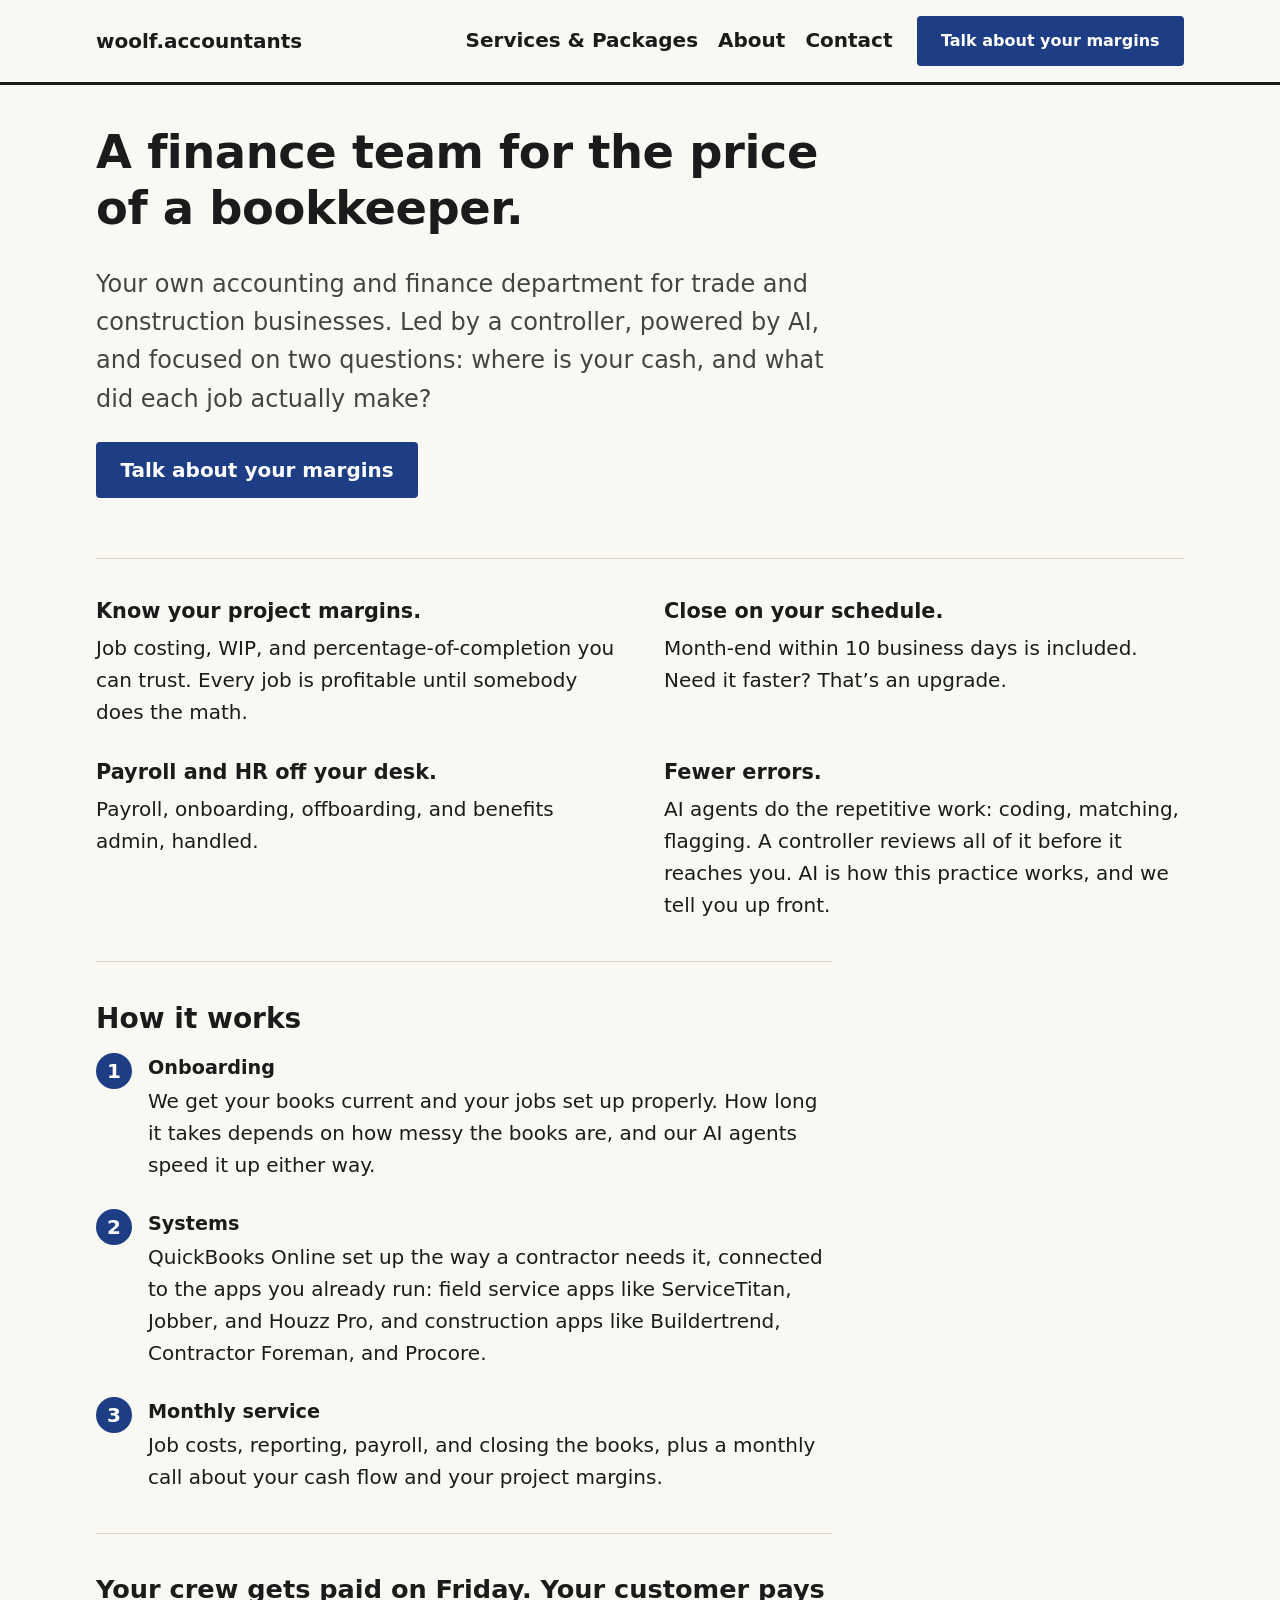
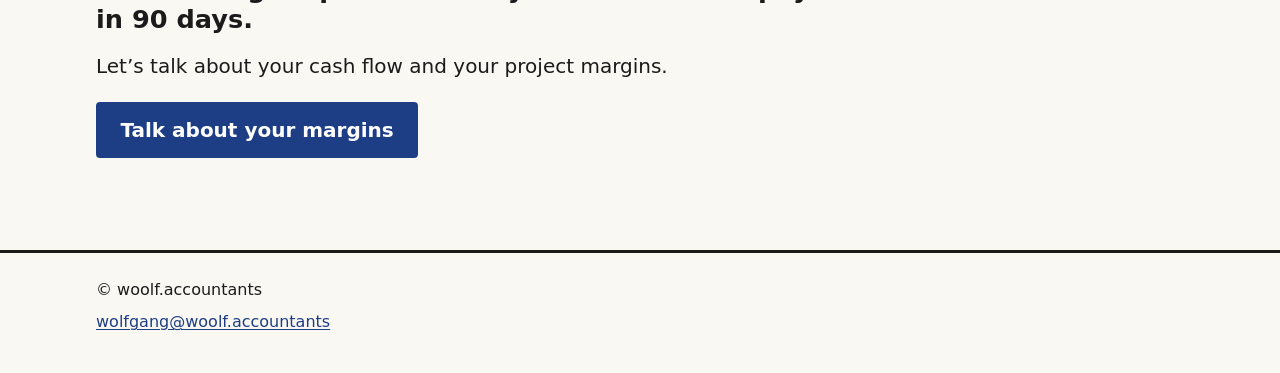
==== index.html @ 758ef549 "Initial site for woolf.accountants Static HTML pages (home, services, about, contact, 404), one styl" ====
<!doctype html>
<html lang="en">
<head>
  <meta charset="utf-8">
  <meta name="viewport" content="width=device-width, initial-scale=1">
  <title>woolf.accountants – a finance team for the price of a bookkeeper</title>
  <meta name="description" content="Your own accounting and finance department for trade and construction businesses. Led by a controller, powered by AI.">
  <link rel="canonical" href="https://woolf.accountants/">
  <meta property="og:type" content="website">
  <meta property="og:site_name" content="woolf.accountants">
  <meta property="og:title" content="woolf.accountants – a finance team for the price of a bookkeeper">
  <meta property="og:description" content="Your own accounting and finance department for trade and construction businesses. Led by a controller, powered by AI.">
  <meta property="og:url" content="https://woolf.accountants/">
  <meta property="og:locale" content="en_US">
  <link rel="icon" href="favicon.svg" type="image/svg+xml">
  <link rel="stylesheet" href="style.css">
</head>
<body>
  <a class="skip-link" href="#main">Skip to main content</a>
  <header class="site-header">
    <div class="wrap">
      <a class="site-name" href="index.html">woolf.accountants</a>
      <nav class="site-nav" aria-label="Main">
        <ul>
          <li><a href="services.html">Services &amp; Packages</a></li>
          <li><a href="about.html">About</a></li>
          <li><a href="contact.html">Contact</a></li>
        </ul>
      </nav>
      <a class="button" href="mailto:wolfgang@woolf.accountants?subject=Let%27s%20talk%20about%20my%20project%20margins">Talk about your margins</a>
    </div>
  </header>

  <main id="main" tabindex="-1">

    <div class="wrap">
      <section class="intro narrow">
        <h1>A finance team for the price of a bookkeeper.</h1>
        <p class="lead">Your own accounting and finance department for trade and construction businesses. Led by a controller, powered by AI, and focused on two questions: where is your cash, and what did each job actually make?</p>
        <p><a class="button" href="mailto:wolfgang@woolf.accountants?subject=Let%27s%20talk%20about%20my%20project%20margins">Talk about your margins</a></p>
      </section>

      <section aria-label="What you get">
        <ul class="points">
          <li>
            <h2>Know your project margins.</h2>
            <p>Job costing, WIP, and percentage-of-completion you can trust. Every job is profitable until somebody does the math.</p>
          </li>
          <li>
            <h2>Close on your schedule.</h2>
            <p>Month-end within 10 business days is included. Need it faster? That’s an upgrade.</p>
          </li>
          <li>
            <h2>Payroll and HR off your desk.</h2>
            <p>Payroll, onboarding, offboarding, and benefits admin, handled.</p>
          </li>
          <li>
            <h2>Fewer errors.</h2>
            <p>AI agents do the repetitive work: coding, matching, flagging. A controller reviews all of it before it reaches you. AI is how this practice works, and we tell you up front.</p>
          </li>
        </ul>
      </section>

      <section class="narrow" aria-labelledby="how">
        <h2 id="how">How it works</h2>
        <ol class="steps">
          <li>
            <h3>Onboarding</h3>
            <p>We get your books current and your jobs set up properly. How long it takes depends on how messy the books are, and our AI agents speed it up either way.</p>
          </li>
          <li>
            <h3>Systems</h3>
            <p>QuickBooks Online set up the way a contractor needs it, connected to the apps you already run: field service apps like ServiceTitan, Jobber, and Houzz Pro, and construction apps like Buildertrend, Contractor Foreman, and Procore.</p>
          </li>
          <li>
            <h3>Monthly service</h3>
            <p>Job costs, reporting, payroll, and closing the books, plus a monthly call about your cash flow and your project margins.</p>
          </li>
        </ol>
      </section>

      <section class="closing narrow" aria-labelledby="closing">
        <h2 id="closing">Your crew gets paid on Friday. Your customer pays in 90 days.</h2>
        <p>Let’s talk about your cash flow and your project margins.</p>
        <p><a class="button" href="mailto:wolfgang@woolf.accountants?subject=Let%27s%20talk%20about%20my%20project%20margins">Talk about your margins</a></p>
      </section>
    </div>
  </main>

  <footer class="site-footer">
    <div class="wrap">
      <p>&copy; woolf.accountants</p>
      <p><a href="mailto:wolfgang@woolf.accountants">wolfgang@woolf.accountants</a></p>
    </div>
  </footer>
</body>
</html>
---- style.css ----
/* woolf.accountants — one stylesheet for the whole site */

:root {
  --bg: #faf8f3;
  --ink: #1b1b1b;
  --muted: #444;
  --accent: #1d3d84;
  --accent-dark: #142c61;
  --line: #d9d4c7;
  --panel: #fff;
  --max: 46rem;
  --wide: 72rem;
}

*,
*::before,
*::after {
  box-sizing: border-box;
}

html {
  -webkit-text-size-adjust: 100%;
  text-size-adjust: 100%;
}

body {
  margin: 0;
  background: var(--bg);
  color: var(--ink);
  font-family: system-ui, -apple-system, "Segoe UI", Roboto, "Helvetica Neue", Arial, sans-serif;
  font-size: 1.125rem; /* 18px */
  line-height: 1.6;
}

@media (min-width: 48rem) {
  body {
    font-size: 1.25rem; /* 20px */
  }
}

h1,
h2,
h3 {
  line-height: 1.2;
  margin: 0 0 0.6em;
}

h1 {
  font-size: 2.1rem;
  letter-spacing: -0.01em;
}

h2 {
  font-size: 1.5rem;
  margin-top: 0;
}

h3 {
  font-size: 1.2rem;
}

@media (min-width: 48rem) {
  h1 {
    font-size: 2.9rem;
  }

  h2 {
    font-size: 1.75rem;
  }
}

p,
ul,
ol {
  margin: 0 0 1em;
}

a {
  color: var(--accent);
  text-decoration-thickness: 0.08em;
  text-underline-offset: 0.15em;
}

a:hover {
  color: var(--accent-dark);
}

:focus-visible {
  outline: 3px solid var(--accent);
  outline-offset: 3px;
}

/* Skip link */

.skip-link {
  position: absolute;
  left: 1rem;
  top: -10rem;
  z-index: 10;
  background: var(--ink);
  color: #fff;
  padding: 0.6rem 1rem;
  font-weight: 700;
}

.skip-link:focus {
  top: 1rem;
  color: #fff;
}

/* Layout */

.wrap {
  width: 100%;
  max-width: var(--wide);
  margin: 0 auto;
  padding: 0 1rem;
}

@media (min-width: 48rem) {
  .wrap {
    padding: 0 2rem;
  }
}

.narrow {
  max-width: var(--max);
}

section {
  padding: 2.5rem 0;
  border-top: 1px solid var(--line);
}

section:first-child {
  border-top: 0;
}

/* Header */

.site-header {
  border-bottom: 3px solid var(--ink);
  background: var(--bg);
}

.site-header .wrap {
  display: flex;
  flex-wrap: wrap;
  align-items: center;
  gap: 0.75rem 1.5rem;
  padding-top: 1rem;
  padding-bottom: 1rem;
}

.site-name {
  font-weight: 800;
  font-size: 1.25rem;
  color: var(--ink);
  text-decoration: none;
  margin-right: auto;
}

.site-name:hover {
  color: var(--accent);
}

.site-nav ul {
  list-style: none;
  margin: 0;
  padding: 0;
  display: flex;
  flex-wrap: wrap;
  gap: 0.25rem 1.25rem;
}

.site-nav a {
  display: inline-block;
  padding: 0.35rem 0;
  font-weight: 600;
  color: var(--ink);
  text-decoration: none;
  border-bottom: 2px solid transparent;
}

.site-nav a:hover,
.site-nav a[aria-current="page"] {
  color: var(--accent);
  border-bottom-color: var(--accent);
}

.site-header .button {
  font-size: 1rem;
}

@media (max-width: 47.99rem) {
  .site-header .wrap {
    flex-direction: column;
    align-items: flex-start;
  }

  .site-header .button {
    width: 100%;
  }
}

/* Buttons */

.button {
  display: inline-block;
  background: var(--accent);
  color: #fff;
  font-weight: 700;
  text-decoration: none;
  text-align: center;
  padding: 0.8rem 1.4rem;
  border: 2px solid var(--accent);
  border-radius: 4px;
  line-height: 1.3;
}

.button:hover {
  background: var(--accent-dark);
  border-color: var(--accent-dark);
  color: #fff;
}

.button:focus-visible {
  outline-color: var(--ink);
}

/* Main content */

main {
  padding-bottom: 2rem;
}

.intro {
  padding-top: 2.5rem;
}

.lead {
  font-size: 1.2em;
  color: var(--muted);
}

.points,
.steps {
  margin: 0;
  padding: 0;
  list-style: none;
  display: grid;
  gap: 1.75rem;
}

@media (min-width: 48rem) {
  .points {
    grid-template-columns: 1fr 1fr;
    gap: 2rem 3rem;
  }
}

.points h2 {
  font-size: 1.3rem;
  margin-bottom: 0.4em;
}

.points p {
  margin: 0;
}

.steps {
  counter-reset: step;
}

.steps li {
  counter-increment: step;
  position: relative;
  padding-left: 3.25rem;
}

.steps li::before {
  content: counter(step);
  position: absolute;
  left: 0;
  top: 0;
  width: 2.25rem;
  height: 2.25rem;
  border-radius: 50%;
  background: var(--accent);
  color: #fff;
  font-weight: 800;
  display: flex;
  align-items: center;
  justify-content: center;
}

.steps h3 {
  margin-bottom: 0.3em;
  padding-top: 0.2rem;
}

.steps p {
  margin: 0;
}

.closing h2 {
  font-size: 1.6rem;
}

/* Quote */

blockquote {
  margin: 1.5rem 0 0;
  padding: 0.5rem 0 0.5rem 1.25rem;
  border-left: 5px solid var(--accent);
  font-size: 1.25em;
  font-style: italic;
}

blockquote p {
  margin: 0;
}

/* Package cards */

.packages {
  display: grid;
  gap: 1.5rem;
}

@media (min-width: 60rem) {
  .packages {
    grid-template-columns: repeat(3, 1fr);
    align-items: start;
  }
}

.card {
  background: var(--panel);
  border: 2px solid var(--ink);
  border-radius: 4px;
  padding: 1.5rem 1.25rem;
}

.card h2 {
  font-size: 1.4rem;
  margin-bottom: 0.25em;
}

.price {
  font-size: 1.5rem;
  font-weight: 800;
  color: var(--accent);
  margin-bottom: 0.25em;
}

.price-note {
  font-weight: 600;
  margin-bottom: 0.75em;
}

.includes {
  font-weight: 700;
  margin-bottom: 0.5em;
}

.card ul {
  padding-left: 1.25rem;
  margin: 0;
}

.card li + li {
  margin-top: 0.5em;
}

.plain-list {
  padding-left: 1.25rem;
}

.plain-list li + li {
  margin-top: 0.5em;
}

/* Table */

table {
  width: 100%;
  border-collapse: collapse;
  background: var(--panel);
  border: 2px solid var(--ink);
  margin-bottom: 1rem;
}

th,
td {
  text-align: left;
  vertical-align: top;
  padding: 0.75rem;
  border-bottom: 1px solid var(--line);
}

thead th {
  background: var(--ink);
  color: #fff;
}

tbody th {
  font-weight: 700;
  width: 45%;
}

.small {
  font-size: 0.95em;
  color: var(--muted);
}

/* Callouts */

.callouts {
  display: grid;
  gap: 1.25rem;
  margin-bottom: 2rem;
}

@media (min-width: 48rem) {
  .callouts {
    grid-template-columns: 1fr 1fr;
  }
}

.callout {
  background: var(--panel);
  border-left: 6px solid var(--accent);
  padding: 1.25rem;
}

.callout p:last-child {
  margin-bottom: 0;
}

/* Contact */

.email-big {
  display: inline-block;
  font-size: 1.35rem;
  font-weight: 800;
  word-break: break-all;
  margin-bottom: 1.5rem;
}

@media (min-width: 48rem) {
  .email-big {
    font-size: 2rem;
  }
}

/* Footer */

.site-footer {
  border-top: 3px solid var(--ink);
  padding: 1.5rem 0 2rem;
  font-size: 1rem;
}

.site-footer p {
  margin: 0 0 0.4em;
}
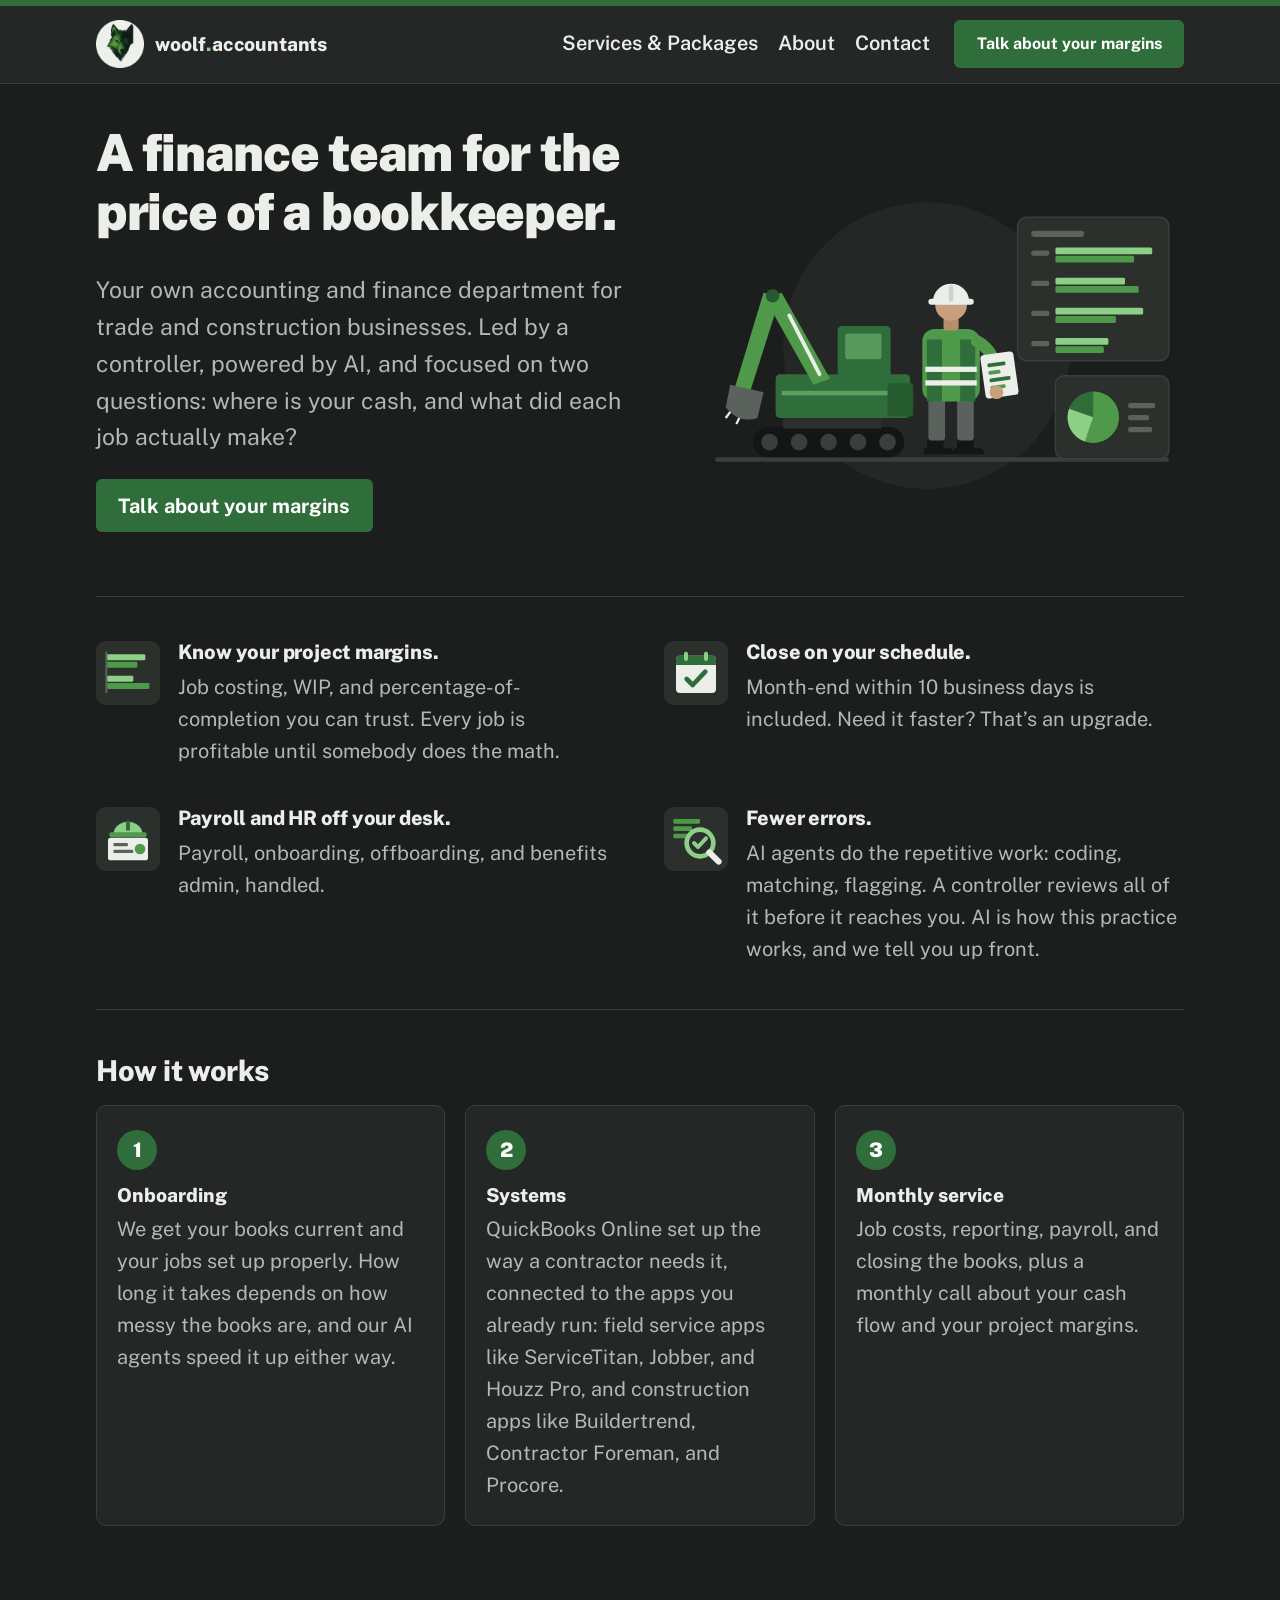
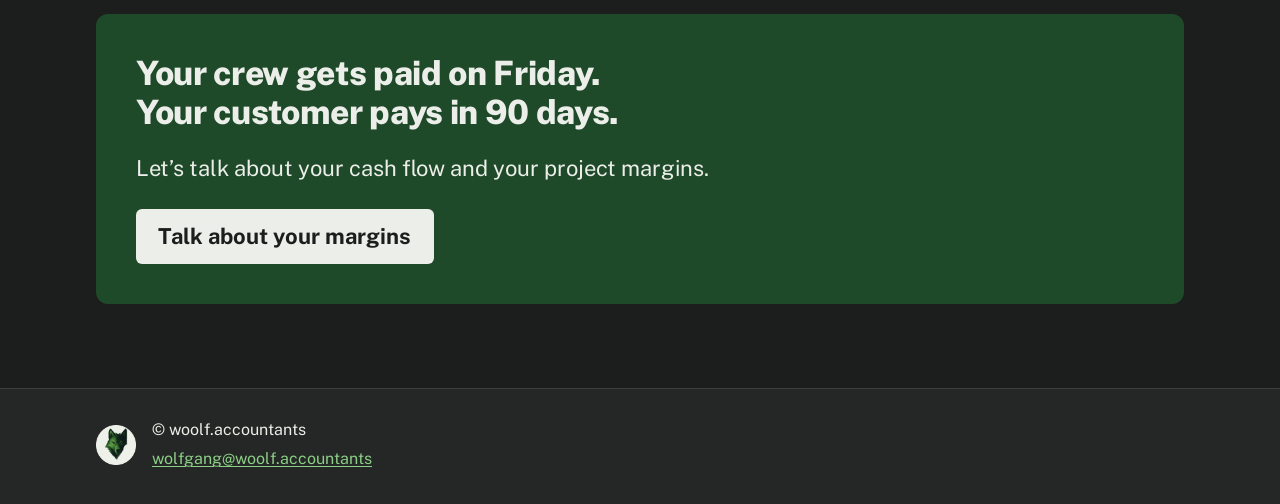
==== commit cd3b7960: "Redesign: dark theme, wolf logo, trades illustrations Dark grey background with forest green brand c" ====
--- a/index.html
+++ b/index.html
@@ -12,14 +12,23 @@
   <meta property="og:description" content="Your own accounting and finance department for trade and construction businesses. Led by a controller, powered by AI.">
   <meta property="og:url" content="https://woolf.accountants/">
   <meta property="og:locale" content="en_US">
-  <link rel="icon" href="favicon.svg" type="image/svg+xml">
+  <meta property="og:image" content="https://woolf.accountants/assets/img/og-image.png">
+  <meta property="og:image:width" content="1200">
+  <meta property="og:image:height" content="630">
+  <meta property="og:image:alt" content="woolf.accountants: A finance team for the price of a bookkeeper.">
+  <meta name="twitter:card" content="summary_large_image">
+  <meta name="theme-color" content="#1c1e1d">
+  <link rel="icon" href="assets/img/favicon-32.png" sizes="32x32" type="image/png">
+  <link rel="icon" href="assets/img/favicon-48.png" sizes="48x48" type="image/png">
+  <link rel="apple-touch-icon" href="assets/img/apple-touch-icon.png">
+  <link rel="preload" href="assets/fonts/public-sans-latin-wght-normal.woff2" as="font" type="font/woff2" crossorigin>
   <link rel="stylesheet" href="style.css">
 </head>
 <body>
   <a class="skip-link" href="#main">Skip to main content</a>
   <header class="site-header">
     <div class="wrap">
-      <a class="site-name" href="index.html">woolf.accountants</a>
+      <a class="site-name" href="index.html"><img src="assets/img/wolf-badge.png" alt="" width="48" height="48"><span>woolf<span class="dot">.</span>accountants</span></a>
       <nav class="site-nav" aria-label="Main">
         <ul>
           <li><a href="services.html">Services &amp; Packages</a></li>
@@ -34,34 +43,51 @@
   <main id="main" tabindex="-1">
 
     <div class="wrap">
-      <section class="intro narrow">
-        <h1>A finance team for the price of a bookkeeper.</h1>
-        <p class="lead">Your own accounting and finance department for trade and construction businesses. Led by a controller, powered by AI, and focused on two questions: where is your cash, and what did each job actually make?</p>
-        <p><a class="button" href="mailto:wolfgang@woolf.accountants?subject=Let%27s%20talk%20about%20my%20project%20margins">Talk about your margins</a></p>
+      <section class="intro">
+        <div>
+          <h1>A finance team for the price of a bookkeeper.</h1>
+          <p class="lead">Your own accounting and finance department for trade and construction businesses. Led by a controller, powered by AI, and focused on two questions: where is your cash, and what did each job actually make?</p>
+          <p><a class="button" href="mailto:wolfgang@woolf.accountants?subject=Let%27s%20talk%20about%20my%20project%20margins">Talk about your margins</a></p>
+        </div>
+        <div class="intro-art">
+          <img src="assets/img/hero.svg" alt="" width="640" height="440">
+        </div>
       </section>
 
       <section aria-label="What you get">
         <ul class="points">
           <li>
-            <h2>Know your project margins.</h2>
-            <p>Job costing, WIP, and percentage-of-completion you can trust. Every job is profitable until somebody does the math.</p>
+            <img src="assets/img/icon-margins.svg" alt="" width="64" height="64">
+            <div>
+              <h2>Know your project margins.</h2>
+              <p>Job costing, WIP, and percentage-of-completion you can trust. Every job is profitable until somebody does the math.</p>
+            </div>
           </li>
           <li>
-            <h2>Close on your schedule.</h2>
-            <p>Month-end within 10 business days is included. Need it faster? That’s an upgrade.</p>
+            <img src="assets/img/icon-close.svg" alt="" width="64" height="64">
+            <div>
+              <h2>Close on your schedule.</h2>
+              <p>Month-end within 10 business days is included. Need it faster? That’s an upgrade.</p>
+            </div>
           </li>
           <li>
-            <h2>Payroll and HR off your desk.</h2>
-            <p>Payroll, onboarding, offboarding, and benefits admin, handled.</p>
+            <img src="assets/img/icon-payroll.svg" alt="" width="64" height="64">
+            <div>
+              <h2>Payroll and HR off your desk.</h2>
+              <p>Payroll, onboarding, offboarding, and benefits admin, handled.</p>
+            </div>
           </li>
           <li>
-            <h2>Fewer errors.</h2>
-            <p>AI agents do the repetitive work: coding, matching, flagging. A controller reviews all of it before it reaches you. AI is how this practice works, and we tell you up front.</p>
+            <img src="assets/img/icon-check.svg" alt="" width="64" height="64">
+            <div>
+              <h2>Fewer errors.</h2>
+              <p>AI agents do the repetitive work: coding, matching, flagging. A controller reviews all of it before it reaches you. AI is how this practice works, and we tell you up front.</p>
+            </div>
           </li>
         </ul>
       </section>
 
-      <section class="narrow" aria-labelledby="how">
+      <section aria-labelledby="how">
         <h2 id="how">How it works</h2>
         <ol class="steps">
           <li>
@@ -79,18 +105,23 @@
         </ol>
       </section>
 
-      <section class="closing narrow" aria-labelledby="closing">
-        <h2 id="closing">Your crew gets paid on Friday. Your customer pays in 90 days.</h2>
-        <p>Let’s talk about your cash flow and your project margins.</p>
-        <p><a class="button" href="mailto:wolfgang@woolf.accountants?subject=Let%27s%20talk%20about%20my%20project%20margins">Talk about your margins</a></p>
+      <section class="closing" aria-labelledby="closing">
+        <div class="panel">
+          <h2 id="closing">Your crew gets paid on Friday. Your customer pays in 90 days.</h2>
+          <p>Let’s talk about your cash flow and your project margins.</p>
+          <p><a class="button button-light" href="mailto:wolfgang@woolf.accountants?subject=Let%27s%20talk%20about%20my%20project%20margins">Talk about your margins</a></p>
+        </div>
       </section>
     </div>
   </main>
 
   <footer class="site-footer">
     <div class="wrap">
-      <p>&copy; woolf.accountants</p>
-      <p><a href="mailto:wolfgang@woolf.accountants">wolfgang@woolf.accountants</a></p>
+      <img src="assets/img/wolf-badge.png" alt="" width="40" height="40" loading="lazy">
+      <div class="footer-text">
+        <p>&copy; woolf.accountants</p>
+        <p><a href="mailto:wolfgang@woolf.accountants">wolfgang@woolf.accountants</a></p>
+      </div>
     </div>
   </footer>
 </body>
--- a/style.css
+++ b/style.css
@@ -1,13 +1,35 @@
 /* woolf.accountants — one stylesheet for the whole site */
 
+@font-face {
+  font-family: "Public Sans";
+  src: url("assets/fonts/public-sans-latin-wght-normal.woff2") format("woff2");
+  font-weight: 100 900;
+  font-style: normal;
+  font-display: swap;
+}
+
+@font-face {
+  font-family: "Public Sans";
+  src: url("assets/fonts/public-sans-latin-wght-italic.woff2") format("woff2");
+  font-weight: 100 900;
+  font-style: italic;
+  font-display: swap;
+}
+
 :root {
-  --bg: #faf8f3;
-  --ink: #1b1b1b;
-  --muted: #444;
-  --accent: #1d3d84;
-  --accent-dark: #142c61;
-  --line: #d9d4c7;
-  --panel: #fff;
+  color-scheme: dark;
+  --bg: #1c1e1d;
+  --surface: #242725;
+  --surface-2: #2c302d;
+  --line: #3a3f3b;
+  --text: #eceee9;
+  --muted: #b3b9b2;
+  --green: #2f6e3a;
+  --green-hover: #387f44;
+  --green-deep: #1f4a29;
+  --green-mid: #4f9a4a;
+  --green-light: #8ccf86;
+  --font: "Public Sans", system-ui, -apple-system, "Segoe UI", Roboto, Arial, sans-serif;
   --max: 46rem;
   --wide: 72rem;
 }
@@ -26,8 +48,8 @@
 body {
   margin: 0;
   background: var(--bg);
-  color: var(--ink);
-  font-family: system-ui, -apple-system, "Segoe UI", Roboto, "Helvetica Neue", Arial, sans-serif;
+  color: var(--text);
+  font-family: var(--font);
   font-size: 1.125rem; /* 18px */
   line-height: 1.6;
 }
@@ -36,36 +58,45 @@
   body {
     font-size: 1.25rem; /* 20px */
   }
+}
+
+img {
+  max-width: 100%;
+  height: auto;
 }
 
 h1,
 h2,
 h3 {
-  line-height: 1.2;
+  line-height: 1.15;
   margin: 0 0 0.6em;
+  text-wrap: balance;
 }
 
 h1 {
-  font-size: 2.1rem;
-  letter-spacing: -0.01em;
+  font-size: 2.2rem;
+  font-weight: 900;
+  letter-spacing: -0.025em;
 }
 
 h2 {
   font-size: 1.5rem;
-  margin-top: 0;
+  font-weight: 800;
+  letter-spacing: -0.01em;
 }
 
 h3 {
   font-size: 1.2rem;
+  font-weight: 800;
 }
 
 @media (min-width: 48rem) {
   h1 {
-    font-size: 2.9rem;
+    font-size: 3.2rem;
   }
 
   h2 {
-    font-size: 1.75rem;
+    font-size: 1.8rem;
   }
 }
 
@@ -76,17 +107,17 @@
 }
 
 a {
-  color: var(--accent);
+  color: var(--green-light);
   text-decoration-thickness: 0.08em;
   text-underline-offset: 0.15em;
 }
 
 a:hover {
-  color: var(--accent-dark);
+  color: #b5e3b0;
 }
 
 :focus-visible {
-  outline: 3px solid var(--accent);
+  outline: 3px solid var(--green-light);
   outline-offset: 3px;
 }
 
@@ -97,15 +128,15 @@
   left: 1rem;
   top: -10rem;
   z-index: 10;
-  background: var(--ink);
-  color: #fff;
+  background: var(--text);
+  color: var(--bg);
   padding: 0.6rem 1rem;
   font-weight: 700;
 }
 
 .skip-link:focus {
   top: 1rem;
-  color: #fff;
+  color: var(--bg);
 }
 
 /* Layout */
@@ -128,7 +159,7 @@
 }
 
 section {
-  padding: 2.5rem 0;
+  padding: 2.75rem 0;
   border-top: 1px solid var(--line);
 }
 
@@ -139,8 +170,9 @@
 /* Header */
 
 .site-header {
-  border-bottom: 3px solid var(--ink);
-  background: var(--bg);
+  background: var(--surface);
+  border-top: 6px solid var(--green);
+  border-bottom: 1px solid var(--line);
 }
 
 .site-header .wrap {
@@ -148,20 +180,34 @@
   flex-wrap: wrap;
   align-items: center;
   gap: 0.75rem 1.5rem;
-  padding-top: 1rem;
-  padding-bottom: 1rem;
+  padding-top: 0.9rem;
+  padding-bottom: 0.9rem;
 }
 
 .site-name {
+  display: inline-flex;
+  align-items: center;
+  gap: 0.7rem;
   font-weight: 800;
-  font-size: 1.25rem;
-  color: var(--ink);
+  font-size: 1.2rem;
+  letter-spacing: -0.01em;
+  color: var(--text);
   text-decoration: none;
   margin-right: auto;
 }
 
+.site-name img {
+  width: 48px;
+  height: 48px;
+  flex: none;
+}
+
 .site-name:hover {
-  color: var(--accent);
+  color: var(--text);
+}
+
+.dot {
+  color: var(--green-light);
 }
 
 .site-nav ul {
@@ -177,15 +223,15 @@
   display: inline-block;
   padding: 0.35rem 0;
   font-weight: 600;
-  color: var(--ink);
+  color: var(--text);
   text-decoration: none;
-  border-bottom: 2px solid transparent;
+  border-bottom: 3px solid transparent;
 }
 
 .site-nav a:hover,
 .site-nav a[aria-current="page"] {
-  color: var(--accent);
-  border-bottom-color: var(--accent);
+  color: var(--green-light);
+  border-bottom-color: var(--green-light);
 }
 
 .site-header .button {
@@ -207,114 +253,211 @@
 
 .button {
   display: inline-block;
-  background: var(--accent);
+  background: var(--green);
   color: #fff;
   font-weight: 700;
   text-decoration: none;
   text-align: center;
-  padding: 0.8rem 1.4rem;
-  border: 2px solid var(--accent);
-  border-radius: 4px;
+  padding: 0.85rem 1.4rem;
+  border-radius: 6px;
   line-height: 1.3;
 }
 
 .button:hover {
-  background: var(--accent-dark);
-  border-color: var(--accent-dark);
+  background: var(--green-hover);
   color: #fff;
 }
 
-.button:focus-visible {
-  outline-color: var(--ink);
+.button-light {
+  background: var(--text);
+  color: var(--bg);
+}
+
+.button-light:hover {
+  background: #fff;
+  color: var(--bg);
 }
 
 /* Main content */
 
 main {
-  padding-bottom: 2rem;
-}
+  padding-bottom: 2.5rem;
+}
+
+main:focus {
+  outline: none;
+}
+
+.lead {
+  font-size: 1.15em;
+  color: var(--muted);
+}
+
+/* Intro with an illustration beside it */
 
 .intro {
+  display: grid;
+  gap: 2rem;
+  align-items: center;
   padding-top: 2.5rem;
 }
 
-.lead {
-  font-size: 1.2em;
-  color: var(--muted);
-}
-
-.points,
-.steps {
+.intro > * {
+  min-width: 0;
+}
+
+.intro-art img {
+  display: block;
+  width: 100%;
+  max-width: 34rem;
+  margin: 0 auto;
+}
+
+@media (min-width: 60rem) {
+  .intro {
+    grid-template-columns: 1.15fr 1fr;
+    gap: 3rem;
+  }
+}
+
+/* Four points */
+
+.points {
   margin: 0;
   padding: 0;
   list-style: none;
   display: grid;
-  gap: 1.75rem;
+  gap: 2rem;
 }
 
 @media (min-width: 48rem) {
   .points {
     grid-template-columns: 1fr 1fr;
-    gap: 2rem 3rem;
-  }
+    gap: 2.5rem 3rem;
+  }
+}
+
+.points li {
+  display: grid;
+  grid-template-columns: 4rem 1fr;
+  gap: 1.1rem;
+  align-items: start;
+}
+
+.points li > * {
+  min-width: 0;
+}
+
+.points img {
+  width: 4rem;
+  height: 4rem;
 }
 
 .points h2 {
-  font-size: 1.3rem;
-  margin-bottom: 0.4em;
+  font-size: 1.25rem;
+  margin-bottom: 0.35em;
 }
 
 .points p {
   margin: 0;
-}
+  color: var(--muted);
+}
+
+/* Numbered steps */
 
 .steps {
+  margin: 0;
+  padding: 0;
+  list-style: none;
+  display: grid;
+  gap: 1.25rem;
   counter-reset: step;
+}
+
+@media (min-width: 60rem) {
+  .steps {
+    grid-template-columns: repeat(3, 1fr);
+  }
 }
 
 .steps li {
   counter-increment: step;
-  position: relative;
-  padding-left: 3.25rem;
+  background: var(--surface);
+  border: 1px solid var(--line);
+  border-radius: 10px;
+  padding: 1.5rem 1.25rem;
+  min-width: 0;
 }
 
 .steps li::before {
   content: counter(step);
-  position: absolute;
-  left: 0;
-  top: 0;
-  width: 2.25rem;
-  height: 2.25rem;
-  border-radius: 50%;
-  background: var(--accent);
-  color: #fff;
-  font-weight: 800;
   display: flex;
   align-items: center;
   justify-content: center;
+  width: 2.5rem;
+  height: 2.5rem;
+  border-radius: 50%;
+  background: var(--green);
+  color: #fff;
+  font-weight: 900;
+  margin-bottom: 0.9rem;
 }
 
 .steps h3 {
-  margin-bottom: 0.3em;
-  padding-top: 0.2rem;
+  margin-bottom: 0.35em;
 }
 
 .steps p {
   margin: 0;
-}
-
-.closing h2 {
+  color: var(--muted);
+}
+
+/* Closing panel */
+
+.panel {
+  background: var(--green-deep);
+  border-radius: 12px;
+  padding: 2rem 1.5rem;
+}
+
+@media (min-width: 48rem) {
+  .panel {
+    padding: 2.5rem 2.5rem;
+  }
+}
+
+.panel h2 {
   font-size: 1.6rem;
+  max-width: 24ch;
+}
+
+@media (min-width: 48rem) {
+  .panel h2 {
+    font-size: 2.1rem;
+  }
+}
+
+.panel p {
+  font-size: 1.1em;
+}
+
+.panel p:last-child {
+  margin-bottom: 0;
+}
+
+.closing {
+  border-top: 0;
 }
 
 /* Quote */
 
 blockquote {
   margin: 1.5rem 0 0;
-  padding: 0.5rem 0 0.5rem 1.25rem;
-  border-left: 5px solid var(--accent);
+  padding: 0.25rem 0 0.25rem 1.25rem;
+  border-left: 5px solid var(--green-mid);
   font-size: 1.25em;
   font-style: italic;
+  font-weight: 600;
 }
 
 blockquote p {
@@ -336,26 +479,29 @@
 }
 
 .card {
-  background: var(--panel);
-  border: 2px solid var(--ink);
-  border-radius: 4px;
+  background: var(--surface);
+  border: 1px solid var(--line);
+  border-top: 6px solid var(--green);
+  border-radius: 10px;
   padding: 1.5rem 1.25rem;
+  min-width: 0;
 }
 
 .card h2 {
-  font-size: 1.4rem;
+  font-size: 1.35rem;
   margin-bottom: 0.25em;
 }
 
 .price {
-  font-size: 1.5rem;
-  font-weight: 800;
-  color: var(--accent);
+  font-size: 1.6rem;
+  font-weight: 900;
+  color: var(--green-light);
   margin-bottom: 0.25em;
+  font-variant-numeric: tabular-nums;
 }
 
 .price-note {
-  font-weight: 600;
+  font-weight: 700;
   margin-bottom: 0.75em;
 }
 
@@ -373,12 +519,20 @@
   margin-top: 0.5em;
 }
 
+.card li::marker {
+  color: var(--green-light);
+}
+
 .plain-list {
   padding-left: 1.25rem;
 }
 
 .plain-list li + li {
   margin-top: 0.5em;
+}
+
+.plain-list li::marker {
+  color: var(--green-light);
 }
 
 /* Table */
@@ -386,9 +540,10 @@
 table {
   width: 100%;
   border-collapse: collapse;
-  background: var(--panel);
-  border: 2px solid var(--ink);
+  background: var(--surface);
+  border: 1px solid var(--line);
   margin-bottom: 1rem;
+  font-variant-numeric: tabular-nums;
 }
 
 th,
@@ -400,7 +555,7 @@
 }
 
 thead th {
-  background: var(--ink);
+  background: var(--green-deep);
   color: #fff;
 }
 
@@ -429,9 +584,11 @@
 }
 
 .callout {
-  background: var(--panel);
-  border-left: 6px solid var(--accent);
+  background: var(--surface-2);
+  border: 1px solid var(--line);
+  border-radius: 10px;
   padding: 1.25rem;
+  min-width: 0;
 }
 
 .callout p:last-child {
@@ -454,14 +611,40 @@
   }
 }
 
+.badge-big {
+  display: block;
+  width: 12rem;
+  height: 12rem;
+  margin: 0 auto;
+}
+
 /* Footer */
 
 .site-footer {
-  border-top: 3px solid var(--ink);
-  padding: 1.5rem 0 2rem;
+  background: var(--surface);
+  border-top: 1px solid var(--line);
+  padding: 1.75rem 0 2rem;
   font-size: 1rem;
 }
 
+.site-footer .wrap {
+  display: flex;
+  flex-wrap: wrap;
+  align-items: center;
+  gap: 1rem;
+}
+
+.site-footer img {
+  width: 40px;
+  height: 40px;
+  flex: none;
+}
+
 .site-footer p {
-  margin: 0 0 0.4em;
-}
+  margin: 0;
+}
+
+.site-footer .footer-text {
+  display: grid;
+  gap: 0.2rem;
+}
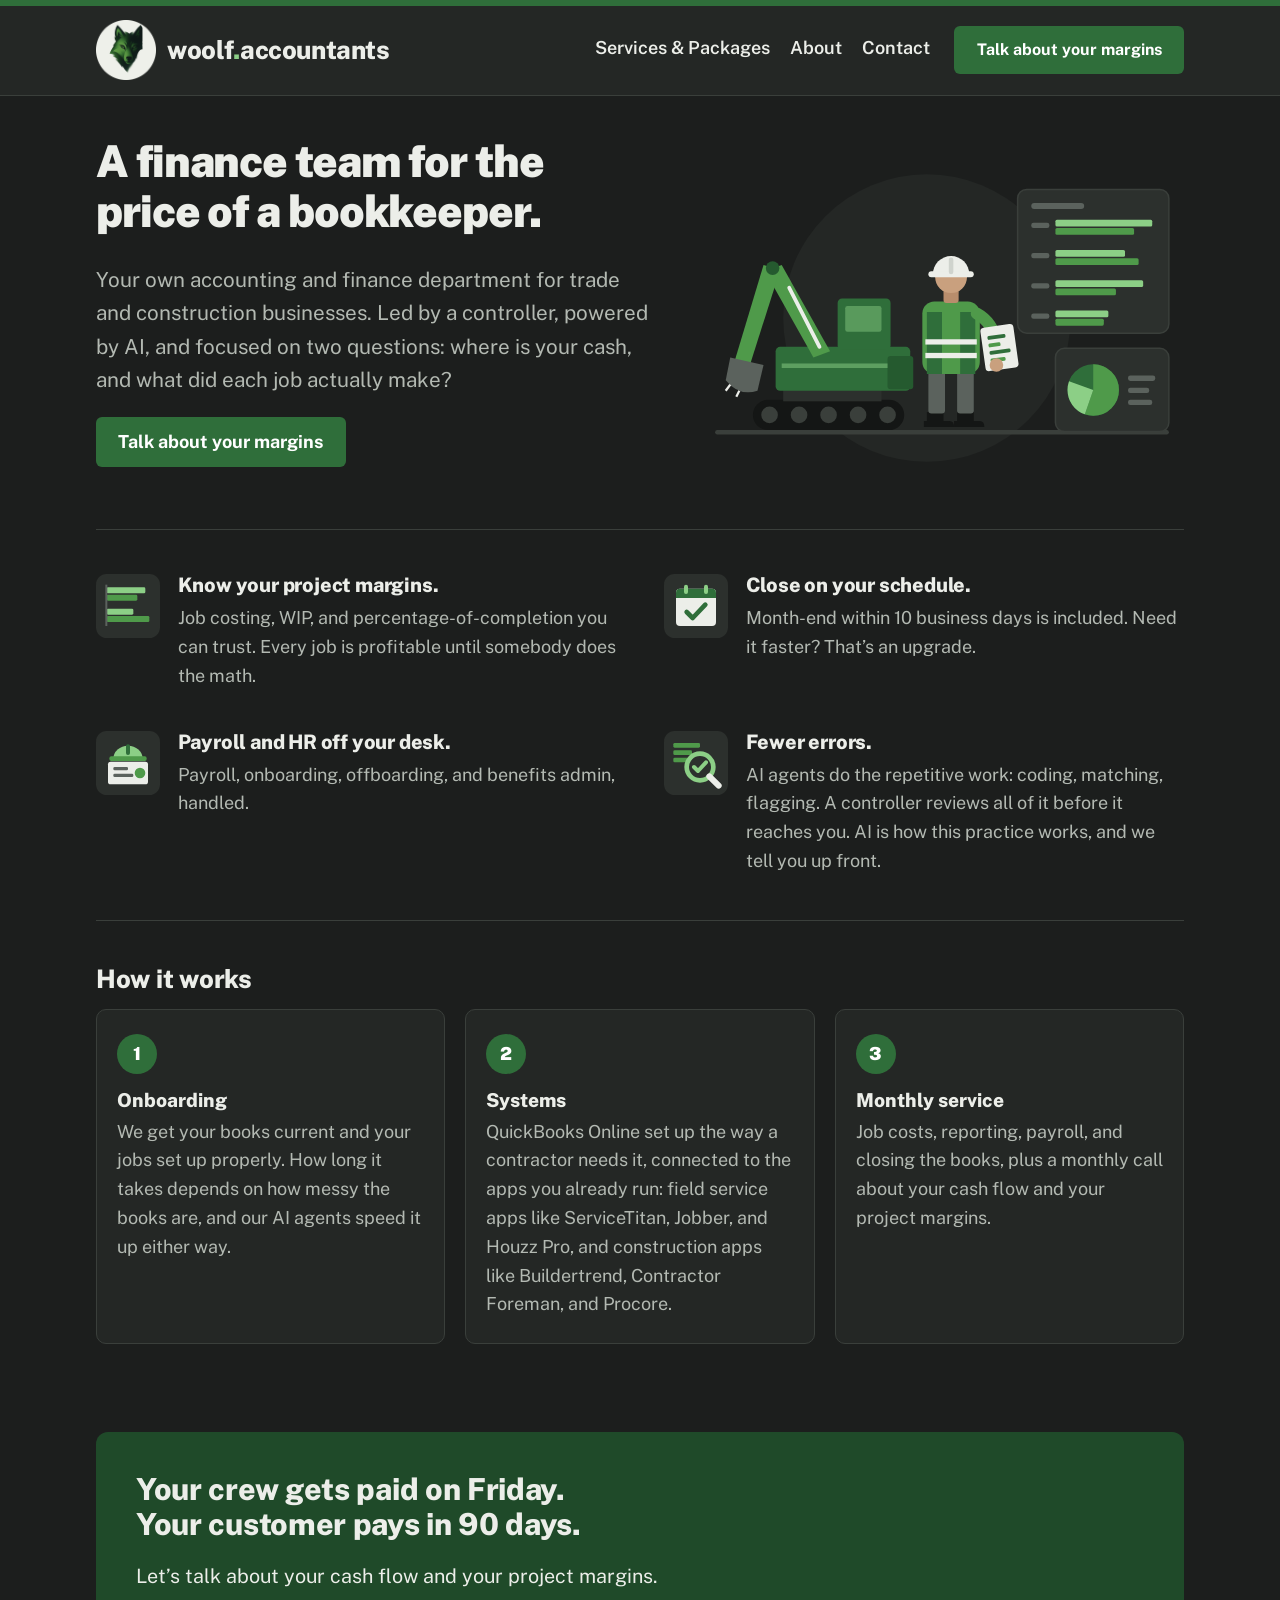
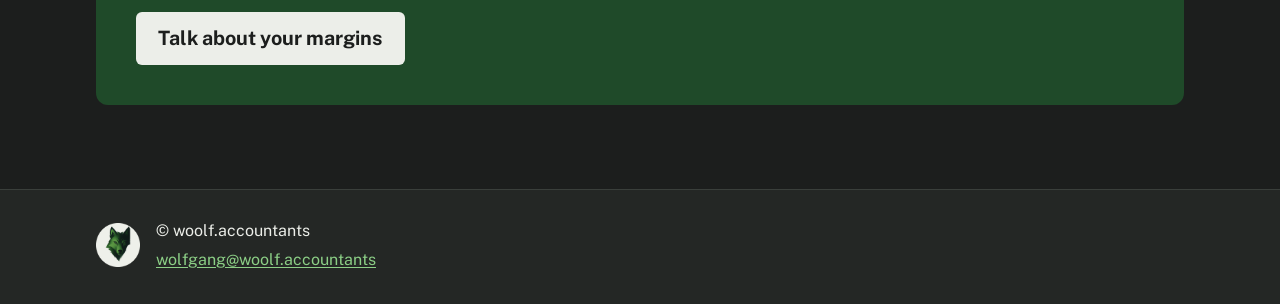
==== commit c8bd132c: "Redesign: scale down type, larger header logo, fix contact badge Co-Authored-By: Claude Opus 5.5 <no" ====
--- a/index.html
+++ b/index.html
@@ -28,7 +28,7 @@
   <a class="skip-link" href="#main">Skip to main content</a>
   <header class="site-header">
     <div class="wrap">
-      <a class="site-name" href="index.html"><img src="assets/img/wolf-badge.png" alt="" width="48" height="48"><span>woolf<span class="dot">.</span>accountants</span></a>
+      <a class="site-name" href="index.html"><img src="assets/img/wolf-badge.png" alt="" width="60" height="60"><span>woolf<span class="dot">.</span>accountants</span></a>
       <nav class="site-nav" aria-label="Main">
         <ul>
           <li><a href="services.html">Services &amp; Packages</a></li>
@@ -117,7 +117,7 @@
 
   <footer class="site-footer">
     <div class="wrap">
-      <img src="assets/img/wolf-badge.png" alt="" width="40" height="40" loading="lazy">
+      <img src="assets/img/wolf-badge.png" alt="" width="44" height="44" loading="lazy">
       <div class="footer-text">
         <p>&copy; woolf.accountants</p>
         <p><a href="mailto:wolfgang@woolf.accountants">wolfgang@woolf.accountants</a></p>
--- a/style.css
+++ b/style.css
@@ -56,7 +56,7 @@
 
 @media (min-width: 48rem) {
   body {
-    font-size: 1.25rem; /* 20px */
+    font-size: 1.125rem; /* 18px */
   }
 }
 
@@ -92,11 +92,11 @@
 
 @media (min-width: 48rem) {
   h1 {
-    font-size: 3.2rem;
+    font-size: 2.75rem;
   }
 
   h2 {
-    font-size: 1.8rem;
+    font-size: 1.6rem;
   }
 }
 
@@ -189,16 +189,16 @@
   align-items: center;
   gap: 0.7rem;
   font-weight: 800;
-  font-size: 1.2rem;
-  letter-spacing: -0.01em;
+  font-size: 1.6rem;
+  letter-spacing: -0.015em;
   color: var(--text);
   text-decoration: none;
   margin-right: auto;
 }
 
 .site-name img {
-  width: 48px;
-  height: 48px;
+  width: 60px;
+  height: 60px;
   flex: none;
 }
 
@@ -246,6 +246,15 @@
 
   .site-header .button {
     width: 100%;
+  }
+
+  .site-name {
+    font-size: 1.35rem;
+  }
+
+  .site-name img {
+    width: 52px;
+    height: 52px;
   }
 }
 
@@ -280,7 +289,14 @@
 
 /* Main content */
 
+body {
+  min-height: 100vh;
+  display: flex;
+  flex-direction: column;
+}
+
 main {
+  flex: 1 0 auto;
   padding-bottom: 2.5rem;
 }
 
@@ -433,7 +449,7 @@
 
 @media (min-width: 48rem) {
   .panel h2 {
-    font-size: 2.1rem;
+    font-size: 1.9rem;
   }
 }
 
@@ -607,14 +623,16 @@
 
 @media (min-width: 48rem) {
   .email-big {
-    font-size: 2rem;
-  }
-}
-
-.badge-big {
+    font-size: 1.75rem;
+  }
+}
+
+.intro-art .badge-big {
   display: block;
-  width: 12rem;
-  height: 12rem;
+  width: 14rem;
+  max-width: 100%;
+  height: auto;
+  aspect-ratio: 1;
   margin: 0 auto;
 }
 
@@ -635,8 +653,8 @@
 }
 
 .site-footer img {
-  width: 40px;
-  height: 40px;
+  width: 44px;
+  height: 44px;
   flex: none;
 }
 
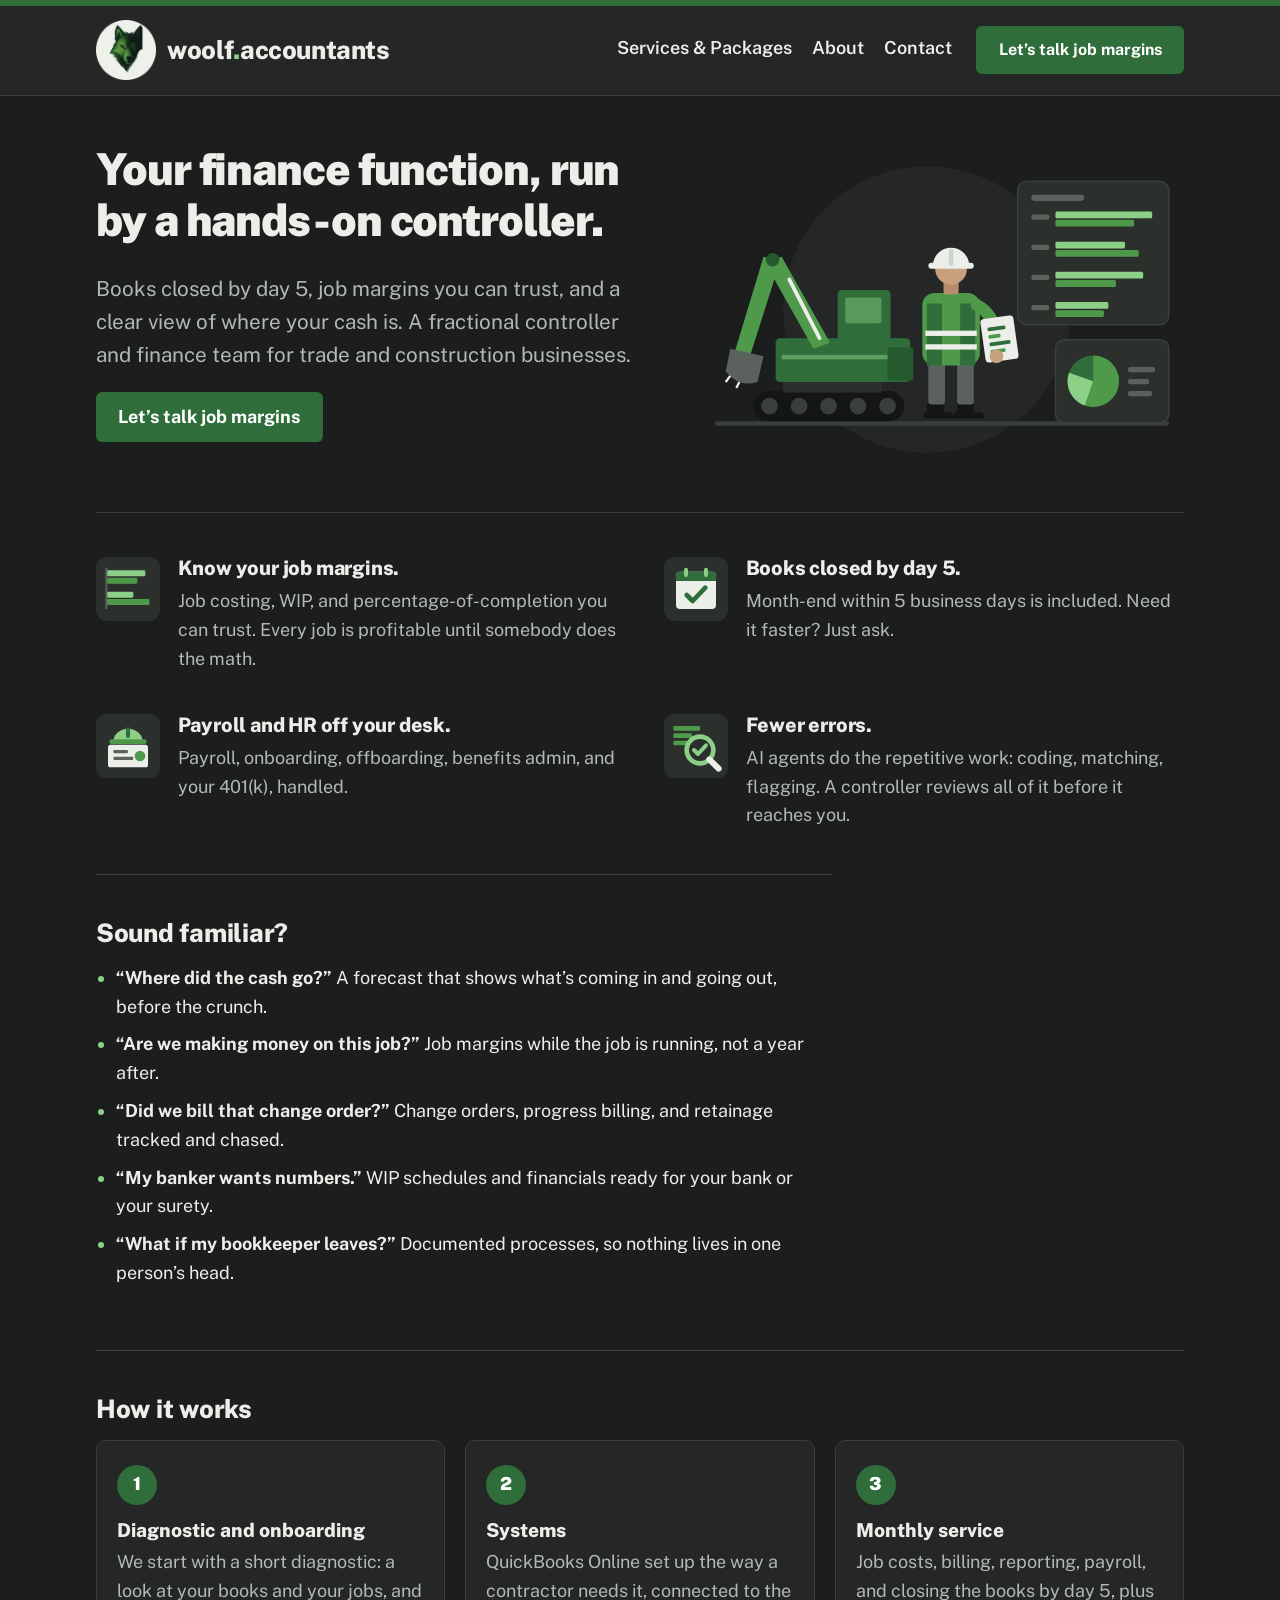
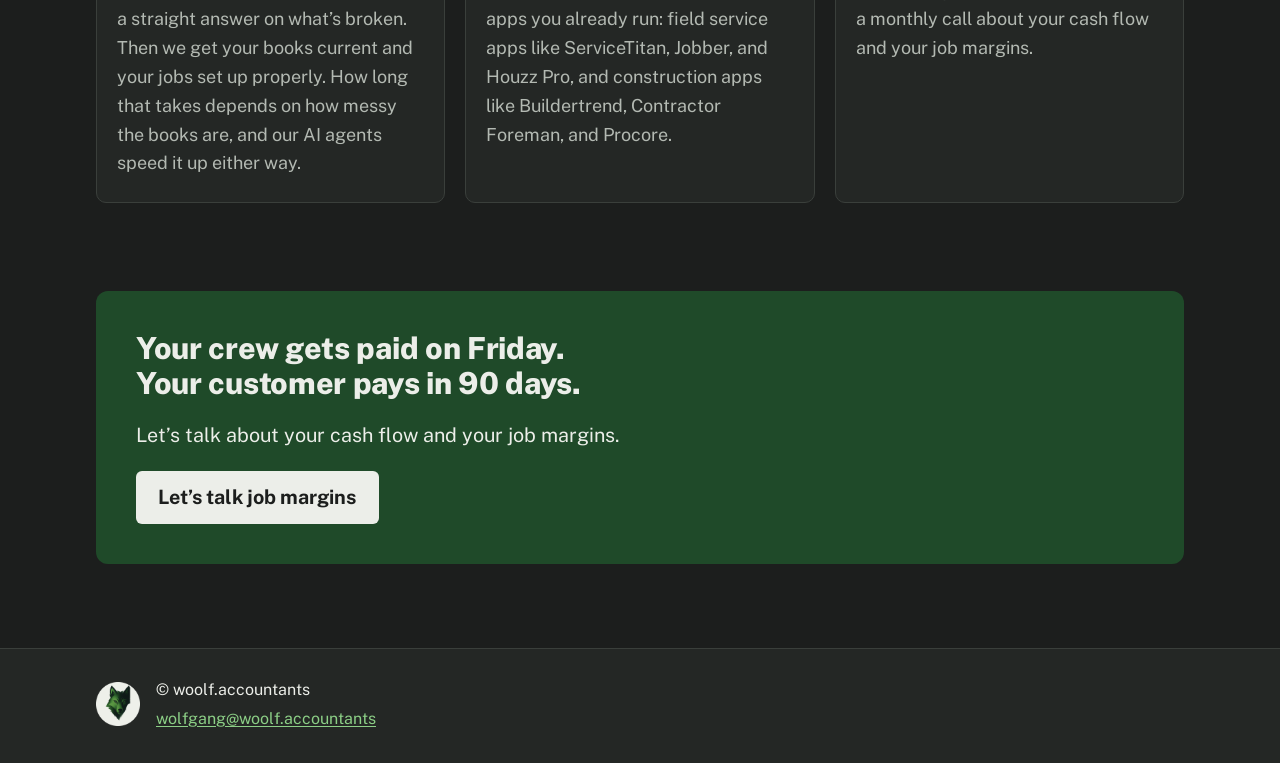
==== commit 6626b72a: "Reposition site: hands-on controller, job margins, 5-day close, from-prices Co-Authored-By: Claude S" ====
--- a/index.html
+++ b/index.html
@@ -3,26 +3,26 @@
 <head>
   <meta charset="utf-8">
   <meta name="viewport" content="width=device-width, initial-scale=1">
-  <title>woolf.accountants – a finance team for the price of a bookkeeper</title>
-  <meta name="description" content="Your own accounting and finance department for trade and construction businesses. Led by a controller, powered by AI.">
+  <title>woolf.accountants – your finance function, run by a hands-on controller</title>
+  <meta name="description" content="Fractional controller and finance team for trade and construction businesses. Books closed by day 5, job margins you can trust, and payroll and HR off your desk.">
   <link rel="canonical" href="https://woolf.accountants/">
   <meta property="og:type" content="website">
   <meta property="og:site_name" content="woolf.accountants">
-  <meta property="og:title" content="woolf.accountants – a finance team for the price of a bookkeeper">
-  <meta property="og:description" content="Your own accounting and finance department for trade and construction businesses. Led by a controller, powered by AI.">
+  <meta property="og:title" content="woolf.accountants – your finance function, run by a hands-on controller">
+  <meta property="og:description" content="Fractional controller and finance team for trade and construction businesses. Books closed by day 5, job margins you can trust, and payroll and HR off your desk.">
   <meta property="og:url" content="https://woolf.accountants/">
   <meta property="og:locale" content="en_US">
   <meta property="og:image" content="https://woolf.accountants/assets/img/og-image.png">
   <meta property="og:image:width" content="1200">
   <meta property="og:image:height" content="630">
-  <meta property="og:image:alt" content="woolf.accountants: A finance team for the price of a bookkeeper.">
+  <meta property="og:image:alt" content="woolf.accountants: Your finance function, run by a hands-on controller.">
   <meta name="twitter:card" content="summary_large_image">
   <meta name="theme-color" content="#1c1e1d">
   <link rel="icon" href="assets/img/favicon-32.png" sizes="32x32" type="image/png">
   <link rel="icon" href="assets/img/favicon-48.png" sizes="48x48" type="image/png">
   <link rel="apple-touch-icon" href="assets/img/apple-touch-icon.png">
   <link rel="preload" href="assets/fonts/public-sans-latin-wght-normal.woff2" as="font" type="font/woff2" crossorigin>
-  <link rel="stylesheet" href="style.css">
+  <link rel="stylesheet" href="style.css?v=2">
 </head>
 <body>
   <a class="skip-link" href="#main">Skip to main content</a>
@@ -36,18 +36,17 @@
           <li><a href="contact.html">Contact</a></li>
         </ul>
       </nav>
-      <a class="button" href="mailto:wolfgang@woolf.accountants?subject=Let%27s%20talk%20about%20my%20project%20margins">Talk about your margins</a>
+      <a class="button" href="mailto:wolfgang@woolf.accountants?subject=Let%27s%20talk%20job%20margins">Let’s talk job margins</a>
     </div>
   </header>
 
   <main id="main" tabindex="-1">
-
     <div class="wrap">
       <section class="intro">
         <div>
-          <h1>A finance team for the price of a bookkeeper.</h1>
-          <p class="lead">Your own accounting and finance department for trade and construction businesses. Led by a controller, powered by AI, and focused on two questions: where is your cash, and what did each job actually make?</p>
-          <p><a class="button" href="mailto:wolfgang@woolf.accountants?subject=Let%27s%20talk%20about%20my%20project%20margins">Talk about your margins</a></p>
+          <h1>Your finance function, run by a hands-on controller.</h1>
+          <p class="lead">Books closed by day 5, job margins you can trust, and a clear view of where your cash is. A fractional controller and finance team for trade and construction businesses.</p>
+          <p><a class="button" href="mailto:wolfgang@woolf.accountants?subject=Let%27s%20talk%20job%20margins">Let’s talk job margins</a></p>
         </div>
         <div class="intro-art">
           <img src="assets/img/hero.svg" alt="" width="640" height="440">
@@ -59,31 +58,42 @@
           <li>
             <img src="assets/img/icon-margins.svg" alt="" width="64" height="64">
             <div>
-              <h2>Know your project margins.</h2>
+              <h2>Know your job margins.</h2>
               <p>Job costing, WIP, and percentage-of-completion you can trust. Every job is profitable until somebody does the math.</p>
             </div>
           </li>
           <li>
             <img src="assets/img/icon-close.svg" alt="" width="64" height="64">
             <div>
-              <h2>Close on your schedule.</h2>
-              <p>Month-end within 10 business days is included. Need it faster? That’s an upgrade.</p>
+              <h2>Books closed by day 5.</h2>
+              <p>Month-end within 5 business days is included. Need it faster? Just ask.</p>
             </div>
           </li>
           <li>
             <img src="assets/img/icon-payroll.svg" alt="" width="64" height="64">
             <div>
               <h2>Payroll and HR off your desk.</h2>
-              <p>Payroll, onboarding, offboarding, and benefits admin, handled.</p>
+              <p>Payroll, onboarding, offboarding, benefits admin, and your 401(k), handled.</p>
             </div>
           </li>
           <li>
             <img src="assets/img/icon-check.svg" alt="" width="64" height="64">
             <div>
               <h2>Fewer errors.</h2>
-              <p>AI agents do the repetitive work: coding, matching, flagging. A controller reviews all of it before it reaches you. AI is how this practice works, and we tell you up front.</p>
+              <p>AI agents do the repetitive work: coding, matching, flagging. A controller reviews all of it before it reaches you.</p>
             </div>
           </li>
+        </ul>
+      </section>
+
+      <section class="narrow" aria-labelledby="familiar">
+        <h2 id="familiar">Sound familiar?</h2>
+        <ul class="plain-list">
+          <li><strong>“Where did the cash go?”</strong> A forecast that shows what’s coming in and going out, before the crunch.</li>
+          <li><strong>“Are we making money on this job?”</strong> Job margins while the job is running, not a year after.</li>
+          <li><strong>“Did we bill that change order?”</strong> Change orders, progress billing, and retainage tracked and chased.</li>
+          <li><strong>“My banker wants numbers.”</strong> WIP schedules and financials ready for your bank or your surety.</li>
+          <li><strong>“What if my bookkeeper leaves?”</strong> Documented processes, so nothing lives in one person’s head.</li>
         </ul>
       </section>
 
@@ -91,8 +101,8 @@
         <h2 id="how">How it works</h2>
         <ol class="steps">
           <li>
-            <h3>Onboarding</h3>
-            <p>We get your books current and your jobs set up properly. How long it takes depends on how messy the books are, and our AI agents speed it up either way.</p>
+            <h3>Diagnostic and onboarding</h3>
+            <p>We start with a short diagnostic: a look at your books and your jobs, and a straight answer on what’s broken. Then we get your books current and your jobs set up properly. How long that takes depends on how messy the books are, and our AI agents speed it up either way.</p>
           </li>
           <li>
             <h3>Systems</h3>
@@ -100,7 +110,7 @@
           </li>
           <li>
             <h3>Monthly service</h3>
-            <p>Job costs, reporting, payroll, and closing the books, plus a monthly call about your cash flow and your project margins.</p>
+            <p>Job costs, billing, reporting, payroll, and closing the books by day 5, plus a monthly call about your cash flow and your job margins.</p>
           </li>
         </ol>
       </section>
@@ -108,8 +118,8 @@
       <section class="closing" aria-labelledby="closing">
         <div class="panel">
           <h2 id="closing">Your crew gets paid on Friday. Your customer pays in 90 days.</h2>
-          <p>Let’s talk about your cash flow and your project margins.</p>
-          <p><a class="button button-light" href="mailto:wolfgang@woolf.accountants?subject=Let%27s%20talk%20about%20my%20project%20margins">Talk about your margins</a></p>
+          <p>Let’s talk about your cash flow and your job margins.</p>
+          <p><a class="button button-light" href="mailto:wolfgang@woolf.accountants?subject=Let%27s%20talk%20job%20margins">Let’s talk job margins</a></p>
         </div>
       </section>
     </div>
--- a/style.css
+++ b/style.css
@@ -666,3 +666,92 @@
   display: grid;
   gap: 0.2rem;
 }
+
+/* Contact form */
+
+.contact-grid {
+  display: grid;
+  gap: 2.5rem;
+}
+
+.contact-grid > * {
+  min-width: 0;
+}
+
+@media (min-width: 60rem) {
+  .contact-grid {
+    grid-template-columns: 1.3fr 1fr;
+    gap: 4rem;
+  }
+}
+
+.contact-form {
+  background: var(--surface);
+  border: 1px solid var(--line);
+  border-radius: 10px;
+  padding: 1.5rem 1.25rem;
+}
+
+@media (min-width: 48rem) {
+  .contact-form {
+    padding: 2rem;
+  }
+}
+
+.field {
+  display: grid;
+  gap: 0.35rem;
+  margin-bottom: 1.1rem;
+}
+
+.field label {
+  font-weight: 700;
+}
+
+.optional {
+  font-weight: 400;
+  color: var(--muted);
+}
+
+.field input,
+.field textarea {
+  width: 100%;
+  font: inherit;
+  color: var(--text);
+  background: var(--bg);
+  border: 2px solid var(--line);
+  border-radius: 6px;
+  padding: 0.7rem 0.8rem;
+}
+
+.field textarea {
+  resize: vertical;
+  min-height: 9rem;
+}
+
+.field input::placeholder {
+  color: #7f877f;
+}
+
+.field input:focus,
+.field textarea:focus {
+  border-color: var(--green-light);
+  outline: none;
+}
+
+.field input:focus-visible,
+.field textarea:focus-visible {
+  outline: 3px solid var(--green-light);
+  outline-offset: 1px;
+}
+
+button.button {
+  border: 0;
+  font: inherit;
+  font-weight: 700;
+  cursor: pointer;
+}
+
+.botcheck {
+  display: none;
+}
